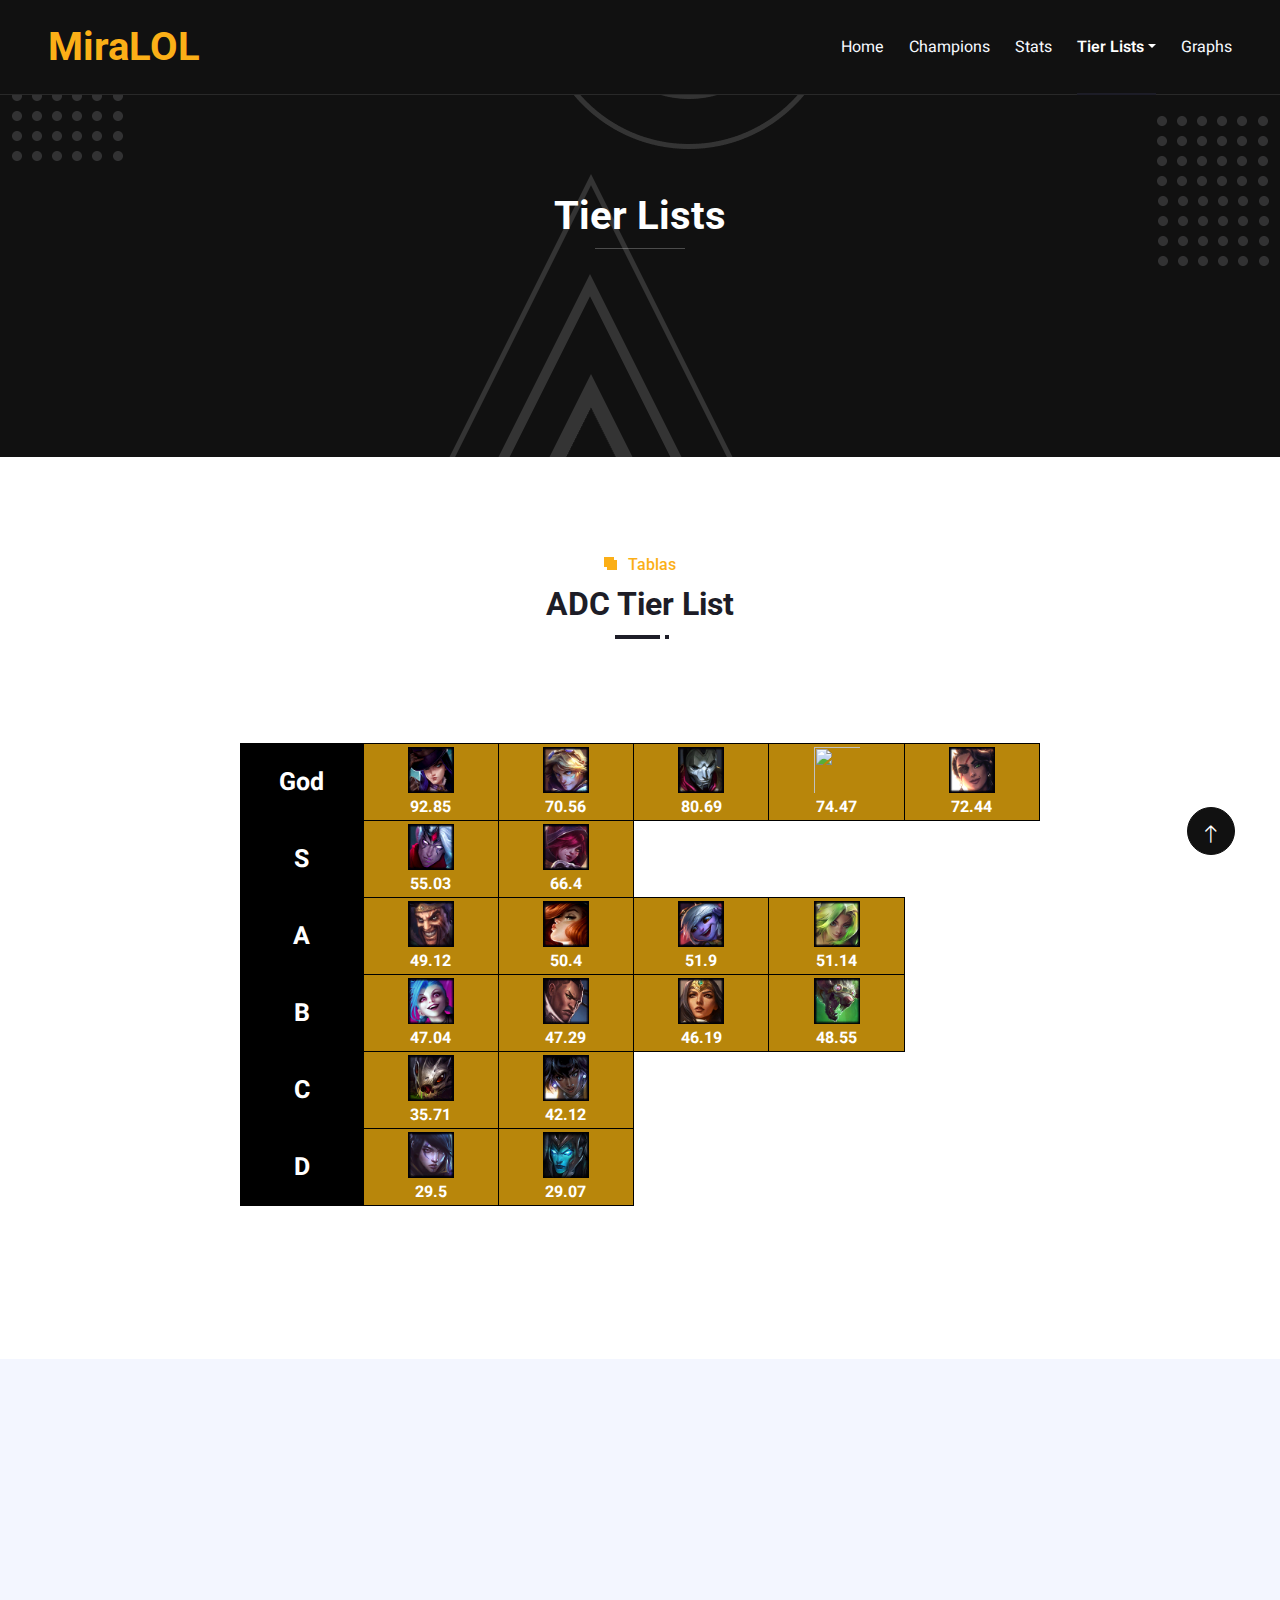
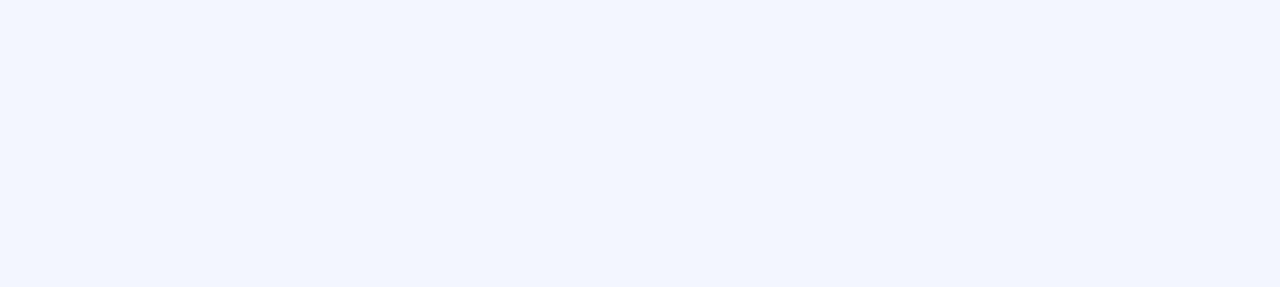
==== adc_tier.html @ bf2de88b "publish repository" ====
<!DOCTYPE html>
<html lang="en">

<head>
    <meta charset="utf-8">
    <title>MiraLOL - Tier Lists</title>
    <meta content="width=device-width, initial-scale=1.0" name="viewport">
    <meta content="Triunfa mientras juegas" name="keywords">
    <meta content="Triunfa mientras juegas" name="description">

    <script src="https://d3js.org/d3.v7.min.js"></script>
    <!-- Favicon -->
    <link href="img/favicon.ico" rel="icon">

    <!-- Google Web Fonts -->
    <link rel="preconnect" href="https://fonts.googleapis.com">
    <link rel="preconnect" href="https://fonts.gstatic.com" crossorigin>
    <link href="https://fonts.googleapis.com/css2?family=Heebo:wght@400;500&family=Roboto:wght@400;500;700&display=swap" rel="stylesheet"> 

    <!-- Icon Font Stylesheet -->
    <link href="https://cdnjs.cloudflare.com/ajax/libs/font-awesome/5.10.0/css/all.min.css" rel="stylesheet">
    <link href="https://cdn.jsdelivr.net/npm/bootstrap-icons@1.4.1/font/bootstrap-icons.css" rel="stylesheet">

    <!-- Libraries Stylesheet -->
    <link href="lib/animate/animate.min.css" rel="stylesheet">
    <link href="lib/owlcarousel/assets/owl.carousel.min.css" rel="stylesheet">
    <link href="lib/lightbox/css/lightbox.min.css" rel="stylesheet">

    <!-- Customized Bootstrap Stylesheet -->
    <link href="css/bootstrap.min.css" rel="stylesheet">

    <!-- Template Stylesheet -->
    <link href="css/style.css" rel="stylesheet">
</head>

<body>
    <div class="container-xxl bg-white p-0">
        <!-- Spinner Start -->
        <div id="spinner" class="show bg-white position-fixed translate-middle w-100 vh-100 top-50 start-50 d-flex align-items-center justify-content-center">
            <div class="spinner-grow text-primary" style="width: 3rem; height: 3rem;" role="status">
                <span class="sr-only">Loading...</span>
            </div>
        </div>
        <!-- Spinner End -->


        <!-- Navbar & Hero Start -->
        <div class="container-xxl position-relative p-0">
            <nav class="navbar navbar-expand-lg navbar-light bg-black px-4 px-lg-5 py-3 py-lg-0">
                <a href="" class="navbar-brand p-0">
                    <h1 class="m-0"><i class="fa-solid fa-computer-mouse fa-sm" style="color: #fbab17;"></i> Mira<span>LOL</span></h1>
                    <!-- <img src="img/logo.png" alt="Logo"> -->
                </a>
                <button class="navbar-toggler" type="button" data-bs-toggle="collapse" data-bs-target="#navbarCollapse">
                    <span class="fa fa-bars"></span>
                </button>
                <div class="collapse navbar-collapse" id="navbarCollapse">
                    <div class="navbar-nav ms-auto py-0">
                        <a href="index.html" class="nav-item nav-link">Home</a>
                        <a href="champions.html" class="nav-item nav-link">Champions</a>
                        <a href="stats.html" class="nav-item nav-link">Stats</a>
                        <div class="nav-item dropdown">
                            <a href="#" class="nav-link dropdown-toggle active" data-bs-toggle="dropdown">Tier Lists</a>
                            <div class="dropdown-menu m-0">
                                <a href="lol_tier.html" class="dropdown-item">LoL</a>
                                <a href="adc_tier.html" class="dropdown-item">ADC</a>
                                <a href="jungle_tier.html" class="dropdown-item">Jungle</a>
                                <a href="mid_tier.html" class="dropdown-item">Mid</a>
                                <a href="support_tier.html" class="dropdown-item">Support</a>
                                <a href="top_tier.html" class="dropdown-item">Top</a>
                            </div>
                        </div>
                        <a href="graphs.html" class="nav-item nav-link">Graphs</a>
                    </div>
                </div>
            </nav>

            <div class="container-xxl py-5 bg-black hero-header mb-5">
                <div class="container my-5 py-5 px-lg-5">
                    <div class="row g-5 py-5">
                        <div class="col-12 text-center">
                            <h1 class="text-white animated zoomIn">Tier Lists</h1>
                            <hr class="bg-white mx-auto mt-0" style="width: 90px;">
                            <nav aria-label="breadcrumb">
                            </nav>
                        </div>
                    </div>
                </div>
            </div>
        </div>
        <!-- Navbar & Hero End -->


        <!-- Full Screen Search Start -->
        <div class="modal fade" id="searchModal" tabindex="-1">
            <div class="modal-dialog modal-fullscreen">
                <div class="modal-content" style="background: rgba(29, 29, 39, 0.7);">
                    <div class="modal-header border-0">
                        <button type="button" class="btn bg-white btn-close" data-bs-dismiss="modal" aria-label="Close"></button>
                    </div>
                    <div class="modal-body d-flex align-items-center justify-content-center">
                        <div class="input-group" style="max-width: 600px;">
                            <input type="text" class="form-control bg-transparent border-light p-3" placeholder="Type search keyword">
                            <button class="btn btn-light px-4"><i class="bi bi-search"></i></button>
                        </div>
                    </div>
                </div>
            </div>
        </div>
        <!-- Full Screen Search End -->


        <!-- Portfolio Start -->
        <div class="container-xxl py-5">
            <div class="container px-lg-5">
                <div class="section-title position-relative text-center mb-5 pb-2 wow fadeInUp" data-wow-delay="0.1s">
                    <h6 class="position-relative d-inline text-primary ps-4">Tablas</h6>
                    <h2 class="mt-2">ADC Tier List</h2>
                </div>
                <table id="championTable">
                  <tr>
                    <th class="gold-cell invisible-header">Tier</th>
                    <th class="gold-cell invisible-header">Image</th>
                    <th class="gold-cell invisible-header">Score</th>
                  </tr>
                </table>
                </div>
            </div>
        </div>
        <!-- Portfolio End -->
        

        <!-- Footer Start -->
        <div class="container-fluid bg-black text-light footer mt-5 pt-5 wow fadeIn" data-wow-delay="0.1s">
            <div class="container py-5 px-lg-5">
                <div class="row g-5">
                    <div class="col-md-6 col-lg-3">
                        <h5 class="text-white mb-4">Contáctanos</h5>
                        <p><i class="fa fa-map-marker-alt me-3"></i>Prolongación Primavera 2390, Monterrico, Santiago de Surco</p>
                        <p><i class="fa fa-phone-alt me-3"></i>(01) 630-3333</p>
                        <p><i class="fa fa-envelope me-3"></i>contacto@miralol.com</p>
                        <div class="d-flex pt-2">
                            <a class="btn btn-outline-light btn-social" href="https://twitter.com/UPCedu" target="_blank"><i class="fab fa-twitter"></i></a>
                            <a class="btn btn-outline-light btn-social" href="https://www.facebook.com/upcedu" target="_blank"><i class="fab fa-facebook-f"></i></a>
                            <a class="btn btn-outline-light btn-social" href="https://www.youtube.com/@UPCedupe" target="_blank"><i class="fab fa-youtube"></i></a>
                            <a class="btn btn-outline-light btn-social" href="https://www.instagram.com/upcedu/" target="_blank"><i class="fab fa-instagram"></i></a>
                            <a class="btn btn-outline-light btn-social" href="https://www.linkedin.com/school/universidad-peruana-de-ciencias-aplicadas/" target="_blank"><i class="fab fa-linkedin-in"></i></a>
                        </div>
                    </div>
                    <div class="col-md-6 col-lg-3">
                        <h5 class="text-white mb-4">Acceso Rápido</h5>
                        <a class="btn btn-link" href="champions.html">Champions</a>
                        <a class="btn btn-link" href="stats.html">Stats</a>
                        <a class="btn btn-link" href="tierlists.html">Tier Lists</a>
                        <a class="btn btn-link" href="graphs.html">Graphs</a>
                    </div>
                    <div class="col-md-6 col-lg-3">
                        <h5 class="text-white mb-4">Boletín de noticias</h5>
                        <p>Consigue las últimas actualizaciones de tus campeones favoritos</p>
                        <div class="position-relative w-100 mt-3">
                            <input class="form-control border-0 rounded-pill w-100 ps-4 pe-5" type="text" placeholder="Su e-mail" style="height: 48px;">
                            <button type="button" class="btn shadow-none position-absolute top-0 end-0 mt-1 me-2"><i class="fa fa-paper-plane text-primary fs-4"></i></button>
                        </div>
                    </div>
                </div>
            </div>
            <div class="container px-lg-5">
                <div class="copyright">
                    <div class="row">
                        <div class="col-md-6 text-center text-md-start mb-3 mb-md-0">
                            &copy; <a class="border-bottom" href="#">MiraLOL</a> 2023, Todos Los Derechos Reservados. 
							
							<!--/*** This template is free as long as you keep the footer author’s credit link/attribution link/backlink. If you'd like to use the template without the footer author’s credit link/attribution link/backlink, you can purchase the Credit Removal License from "https://htmlcodex.com/credit-removal". Thank you for your support. ***/-->
							Diseño por <a class="border-bottom" href="https://htmlcodex.com">HTML Codex</a>
                        </div>
                    </div>
                </div>
            </div>
        </div>
        <!-- Footer End -->


        <!-- Back to Top -->
        <a href="#" class="btn btn-lg btn-primary btn-lg-square back-to-top pt-2"><i class="bi bi-arrow-up"></i></a>
    </div>

    <!-- JavaScript Libraries -->
    <script src="https://code.jquery.com/jquery-3.6.0.min.js"></script>
    <script src="https://cdn.jsdelivr.net/npm/bootstrap@5.0.0/dist/js/bootstrap.bundle.min.js"></script>
    <script src="lib/wow/wow.min.js"></script>
    <script src="lib/easing/easing.min.js"></script>
    <script src="lib/waypoints/waypoints.min.js"></script>
    <script src="lib/owlcarousel/owl.carousel.min.js"></script>
    <script src="lib/isotope/isotope.pkgd.min.js"></script>
    <script src="lib/lightbox/js/lightbox.min.js"></script>

    <!-- Template Javascript -->
    <script src="js/main.js"></script>
    <script src="js/adc_tier.js"></script>

</body>

</html>
---- css/style.css ----
/********** Template CSS **********/
:root {
    --primary: #FBAF17;
    --secondary: #ffd480;
    --light: #F7FAFF;
    --dark: #1D1D27;
    --bold: #1D1D27;
}

.gold-cell {
    background-color: darkgoldenrod;
    border: 1px solid black;
    text-align: center;
  }

  .score {
    font-weight: bold;
    color: white;
  }

  .name {
    color: white;
  }

  .invisible-header {
    display: none;
  }

  .image-with-padding {
    padding: 2px;
  }

.champion {
    display: inline-block;
    text-align: center;
    margin: 10px;
  }

  .champion img {
    width: 100px;
    height: 100px;
    cursor: pointer; /* Add cursor style to indicate clickable */
    transition: transform 0.3s; /* Add transition effect for hover */
  }

  .champion img:hover {
    transform: scale(1.1); /* Increase image size on hover */
  }
  
  table {
    border-collapse: collapse;
    margin: 10% auto;
    width: 100%;
    max-width: 800px; /* Ajusta el ancho máximo según tus necesidades */
  }
  
  .white-text {
    color: white;
  }
  th {
    background-color: black;
    color: white;
  }
  tr:nth-child(even) {
    background-color: darkgrey;
  }
  tr:nth-child(odd) {
    background-color: grey;
  } 

.chartMenu {
    width: 68.75vw;
    height: 40px;
    background: #1A1A1A;
    color: rgb(255, 255, 255);
  }
  .chartMenu p {
    padding: 10px;
    font-size: 20px;
  }
  .chartCard {
    width: 68.75vw;
    height: calc(100vh - 40px);
    background: rgb(255, 255, 255);
    display: flex;
    align-items: center;
    justify-content: center;
  }
  .chartBox {
    width: 75rem; /* Aumentamos el ancho del gráfico */
    padding: 20px;
    border-radius: 20px;
    border: solid 3px #FBAF17;
    background: white;
  }

/*** Spinner ***/
#spinner {
    opacity: 0;
    visibility: hidden;
    transition: opacity .5s ease-out, visibility 0s linear .5s;
    z-index: 99999;
}

#spinner.show {
    transition: opacity .5s ease-out, visibility 0s linear 0s;
    visibility: visible;
    opacity: 1;
}

.back-to-top {
    position: fixed;
    display: none;
    right: 45px;
    bottom: 45px;
    z-index: 99;
}


/*** Heading ***/
h1,
h2,
h3,
.fw-bold {
    font-weight: 700 !important;
}

h4,
h5,
h6,
.fw-medium {
    font-weight: 500 !important;
}


/*** Button ***/
.btn {
    font-weight: 500;
    transition: .5s;
}

.btn-square {
    width: 38px;
    height: 38px;
}

.btn-sm-square {
    width: 32px;
    height: 32px;
}

.btn-lg-square {
    width: 48px;
    height: 48px;
}

.btn-square,
.btn-sm-square,
.btn-lg-square {
    padding: 0;
    display: flex;
    align-items: center;
    justify-content: center;
    font-weight: normal;
    border-radius: 50px;
}


/*** Navbar ***/
.navbar-light .navbar-nav .nav-link {
    position: relative;
    margin-left: 25px;
    padding: 35px 0;
    color: var(--light) !important;
    outline: none;
    transition: .5s;
}

.sticky-top.navbar-light .navbar-nav .nav-link {
    padding: 20px 0;
    color: var(--light) !important;
    font-weight: 500;
}

.navbar-light .navbar-nav .nav-link:hover{
    color: #fff !important;
    font-weight: 500;
}
.navbar-light .navbar-nav .nav-link.active {
    color: #fff !important;
    font-weight: 600;
}

.navbar-light .navbar-brand h1 {
    color: #FBAF17;}

.navbar-light .navbar-brand img {
    max-height: 60px;
    transition: .5s;
}

.sticky-top.navbar-light .navbar-brand img {
    max-height: 45px;
}

@media (max-width: 991.98px) {

    .sticky-top.navbar-light {
        position: relative;
        background: #fff;
    }

    .navbar-light .navbar-collapse {
        margin-top: 15px;
        border-top: 1px solid #000;
    }

    .navbar-light .navbar-nav .nav-link,
    .sticky-top.navbar-light .navbar-nav .nav-link {
        padding: 10px 0;
        margin-left: 0;
        color: var(--light) !important;
    }

    .navbar-light .navbar-brand h1 {
        color: var(--primary);
    }

    .navbar-light .navbar-brand img {
        max-height: 45px;
    }
}

@media (min-width: 992px) {
    .navbar-light {
        position: absolute;
        width: 100%;
        top: 0;
        left: 0;
        border-bottom: 1px solid rgba(256, 256, 256, .1);
        z-index: 999;
        
    }
    
    .sticky-top.navbar-light {
        position: fixed;
        background: #000000;
    }

    .navbar-light .navbar-nav .nav-link::before {
        position: absolute;
        content: "";
        width: 0;
        height: 2px;
        bottom: -1px;
        left: 50%;
        background: var(--dark);
        transition: .5s;
    }

    .navbar-light .navbar-nav .nav-link:hover::before,
    .navbar-light .navbar-nav .nav-link.active::before {
        width: 100%;
        left: 0;
    }

    .navbar-light .navbar-nav .nav-link.nav-contact::before {
        display: none;
    }

    .sticky-top.navbar-light .navbar-brand h1 {
        color: var(--primary);
    }
}


/*** Hero Header ***/
.hero-header {
    background:
        url(../img/bg-dot.png),
        url(../img/bg-dot.png),
        url(../img/bg-round.png),
        url(../img/bg-tree.png);
        /* url(../img/bg-bottom-hero.png); */
    background-position:
        10px 10px,
        bottom 190px right 10px,
        left 55% top -1px,
        left 45% bottom -1px,
        center bottom -1px;
    background-repeat: no-repeat;
}


/*** Section Title ***/
.section-title::before {
    position: absolute;
    content: "";
    width: 45px;
    height: 4px;
    bottom: 0;
    left: 0;
    background: var(--dark);
}

.section-title::after {
    position: absolute;
    content: "";
    width: 4px;
    height: 4px;
    bottom: 0;
    left: 50px;
    background: var(--dark);
}

.section-title.text-center::before {
    left: 50%;
    margin-left: -25px;
}

.section-title.text-center::after {
    left: 50%;
    margin-left: 25px;
}

.section-title h6::before,
.section-title h6::after {
    position: absolute;
    content: "";
    width: 10px;
    height: 10px;
    top: 2px;
    left: 0;
    background: #FBAF17;
}

.section-title h6::after {
    top: 5px;
    left: 3px;
}


/*** Service ***/
.service-item {
    position: relative;
    height: 350px;
    padding: 30px 25px;
    background: #FFFFFF;
    box-shadow: 0 0 45px rgba(0, 0, 0, .08);
    transition: .5s;
}

.service-item:hover {
    background: var(--primary);
}

.service-item .service-icon {
    margin: 0 auto 20px auto;
    width: 90px;
    height: 90px;
    display: flex;
    align-items: center;
    justify-content: center;
    color: var(--light);
    background: url(../img/icon-shape-primary.png) center center no-repeat;
    transition: .5s;
}

.service-item:hover .service-icon {
    color: var(--primary);
    background: url(../img/icon-shape-white.png);
}

.service-item h5,
.service-item p {
    transition: .5s;
}

.service-item:hover h5,
.service-item:hover p {
    color: var(--light);
}

.service-item a.btn {
    position: relative;
    display: flex;
    color: var(--primary);
    transition: .5s;
    z-index: 1;
}

.service-item:hover a.btn {
    color: var(--primary);
}

.service-item a.btn::before {
    position: absolute;
    content: "";
    width: 35px;
    height: 35px;
    top: 0;
    left: 0;
    border-radius: 35px;
    background: #DDDDDD;
    transition: .5s;
    z-index: -1;
}

.service-item:hover a.btn::before {
    width: 100%;
    background: var(--light);
}


/*** Testimonial ***/
.newsletter,
.testimonial {
    background:
        url(../img/bg-top.png),
        url(../img/bg-bottom.png);
    background-position:
        left top,
        right bottom;
    background-repeat: no-repeat;
}

.testimonial-carousel .owl-item .testimonial-item,
.testimonial-carousel .owl-item.center .testimonial-item * {
    transition: .5s;
}

.testimonial-carousel .owl-item.center .testimonial-item {
    background: var(--light) !important;
    border-color: var(--light);
}

.testimonial-carousel .owl-item.center .testimonial-item * {
    color: #888888;
}

.testimonial-carousel .owl-item.center .testimonial-item i {
    color: var(--primary) !important;
}

.testimonial-carousel .owl-item.center .testimonial-item h6 {
    color: var(--dark) !important;
}


/*** Team ***/
.team-item {
    position: relative;
    transition: .5s;
    z-index: 1;
}

.team-item::after {
    position: absolute;
    content: "";
    top: 3rem;
    right: 3rem;
    bottom: 0;
    left: 0;
    border-radius: 10px;
    background: #FFFFFF;
    box-shadow: 0 0 45px rgba(0, 0, 0, .1);
    transition: .5s;
    z-index: -1;
}

.team-item:hover::after {
    background: var(--primary);
}

.team-item h5,
.team-item small {
    transition: .5s;
}

.team-item:hover h5,
.team-item:hover small {
    color: var(--light);
}


/*** Project Portfolio ***/
#portfolio-flters .btn {
    position: relative;
    display: inline-block;
    margin: 10px 4px 0 4px;
    transition: .5s;
}

#portfolio-flters .btn::after {
    position: absolute;
    content: "";
    right: -1px;
    bottom: -1px;
    border-left: 20px solid transparent;
    border-right: 0 solid transparent;
    border-bottom: 50px solid #FFFFFF;
}

#portfolio-flters .btn:hover,
#portfolio-flters .btn.active {
    color: var(--light);
    background: var(--primary);
}

.portfolio-overlay {
    position: absolute;
    display: flex;
    flex-direction: column;
    justify-content: center;
    width: 100%;
    height: 100%;
    padding: 30px;
    top: 0;
    left: 0;
    background: var(--primary);
    transition: .5s;
    z-index: 1;
    opacity: 0;
}

.portfolio-item:hover .portfolio-overlay {
    opacity: 1;
}

.portfolio-item .btn {
    position: absolute;
    width: 90px;
    height: 90px;
    top: 0px;
    right: 0px;
    display: flex;
    align-items: center;
    justify-content: center;
    background: url(../img/icon-shape-white.png) center center no-repeat;
    border: none;
    transition: .5s;
    opacity: 0;
    z-index: 2;
}

.portfolio-item:hover .btn {
    opacity: 1;
    transition-delay: .15s;
}


/*** Footer ***/
.footer {
    background: url(../img/footer.png) center center no-repeat;
    background-size: contain;
}

.footer .btn.btn-social {
    margin-right: 5px;
    width: 40px;
    height: 40px;
    display: flex;
    align-items: center;
    justify-content: center;
    color: var(--light);
    border: 1px solid rgba(256, 256, 256, .1);
    border-radius: 40px;
    transition: .3s;
}

.footer .btn.btn-social:hover {
    color: var(--primary);
}

.footer .btn.btn-link {
    display: block;
    margin-bottom: 10px;
    padding: 0;
    text-align: left;
    color: var(--light);
    font-weight: normal;
    transition: .3s;
}

.footer .btn.btn-link::before {
    position: relative;
    content: "\f105";
    font-family: "Font Awesome 5 Free";
    font-weight: 900;
    margin-right: 10px;
}

.footer .btn.btn-link:hover {
    letter-spacing: 1px;
    box-shadow: none;
}

.footer .copyright {
    padding: 25px 0;
    font-size: 14px;
    border-top: 1px solid rgba(256, 256, 256, .1);
}

.footer .copyright a {
    color: var(--light);
}

.footer .footer-menu a {
    margin-right: 15px;
    padding-right: 15px;
    border-right: 1px solid rgba(255, 255, 255, .1);
}

.footer .footer-menu a:last-child {
    margin-right: 0;
    padding-right: 0;
    border-right: none;
}
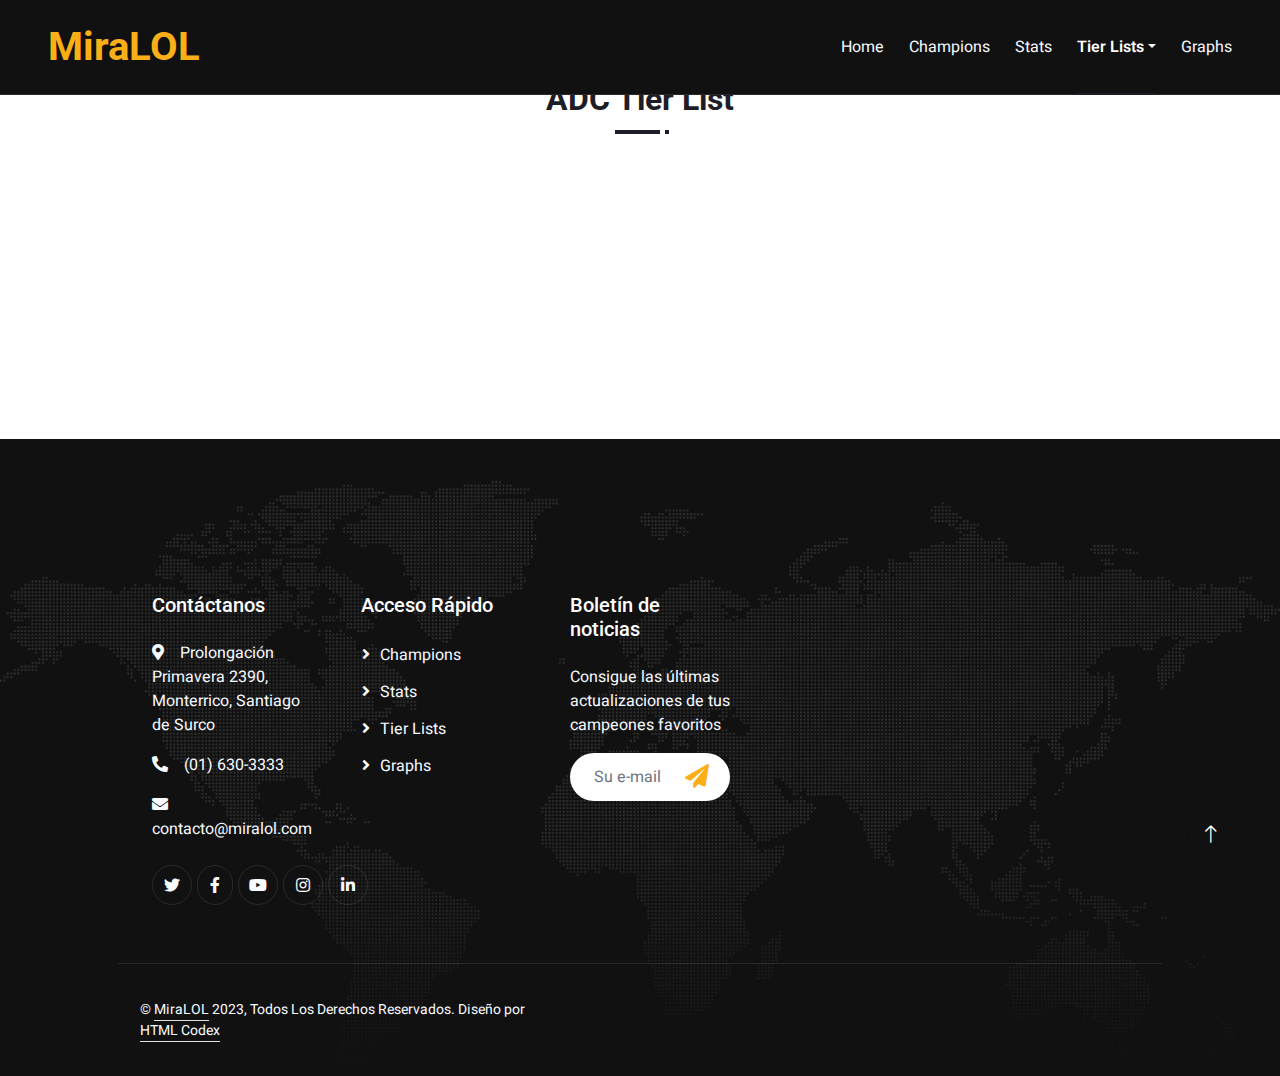
==== commit f4984917: "asd" ====
--- a/adc_tier.html
+++ b/adc_tier.html
@@ -8,7 +8,6 @@
     <meta content="Triunfa mientras juegas" name="keywords">
     <meta content="Triunfa mientras juegas" name="description">
 
-    <script src="https://d3js.org/d3.v7.min.js"></script>
     <!-- Favicon -->
     <link href="img/favicon.ico" rel="icon">
 
@@ -75,19 +74,7 @@
                 </div>
             </nav>
 
-            <div class="container-xxl py-5 bg-black hero-header mb-5">
-                <div class="container my-5 py-5 px-lg-5">
-                    <div class="row g-5 py-5">
-                        <div class="col-12 text-center">
-                            <h1 class="text-white animated zoomIn">Tier Lists</h1>
-                            <hr class="bg-white mx-auto mt-0" style="width: 90px;">
-                            <nav aria-label="breadcrumb">
-                            </nav>
-                        </div>
-                    </div>
-                </div>
-            </div>
-        </div>
+            
         <!-- Navbar & Hero End -->
 
 
--- a/css/style.css
+++ b/css/style.css
@@ -67,6 +67,9 @@
   tr:nth-child(odd) {
     background-color: grey;
   } 
+  .black-text {
+    color: black;
+  }
 
 .chartMenu {
     width: 68.75vw;
@@ -273,22 +276,29 @@
     }
 }
 
-
+.altura-fija {
+    height: 150px;
+}
 /*** Hero Header ***/
+.hero-cool-header {
+    background: url(../img/teemo.jpg);
+    background-repeat: no-repeat;
+    background-size: cover;
+    background-position: center;
+}
+
 .hero-header {
-    background:
-        url(../img/bg-dot.png),
-        url(../img/bg-dot.png),
-        url(../img/bg-round.png),
-        url(../img/bg-tree.png);
-        /* url(../img/bg-bottom-hero.png); */
-    background-position:
-        10px 10px,
-        bottom 190px right 10px,
-        left 55% top -1px,
-        left 45% bottom -1px,
-        center bottom -1px;
+    background: url(../img/white.png);
     background-repeat: no-repeat;
+    background-size: cover;
+    background-position: center;
+}
+
+.hero-header-2 {
+    background: url(../img/white.png);
+    background-repeat: no-repeat;
+    background-size: cover;
+    background-position: center;
 }
 
 
@@ -615,4 +625,70 @@
     margin-right: 0;
     padding-right: 0;
     border-right: none;
+}
+
+@font-face {
+    font-family: BeaufortForLOL;
+    src: url("../fonts/BeaufortforLOL-BoldItalic.ttf");
+}
+
+.container-title {
+display: flex;
+flex-direction: column;
+align-items: center;
+justify-content: center;
+height: 300px;
+margin-bottom: 0px;
+}
+
+.row {
+display: flex;
+width: 80%;
+margin: 10px;
+}
+
+.col {
+display: flex;
+flex: 1;
+align-items: center;
+justify-content: center;
+}
+
+.title-title {
+font-family: BeaufortForLOL;
+font-size: 40px;
+font-weight: bold;
+text-align: center;
+}
+
+.subtitle-title {
+font-size: 14px;
+font-weight: normal;
+text-align: center;
+font-family: Arial, Helvetica, sans-serif;
+}
+
+.date {
+font-size: 18px;
+font-style: italic;
+}
+
+.link {
+font-size: 18px;
+color: blue;
+text-decoration: underline;
+}
+
+.social-media {
+display: flex;
+list-style: none;
+}
+
+.social-media li {
+margin: 5px;
+}
+
+.social-media img {
+width: 32px;
+height: 32px;
 }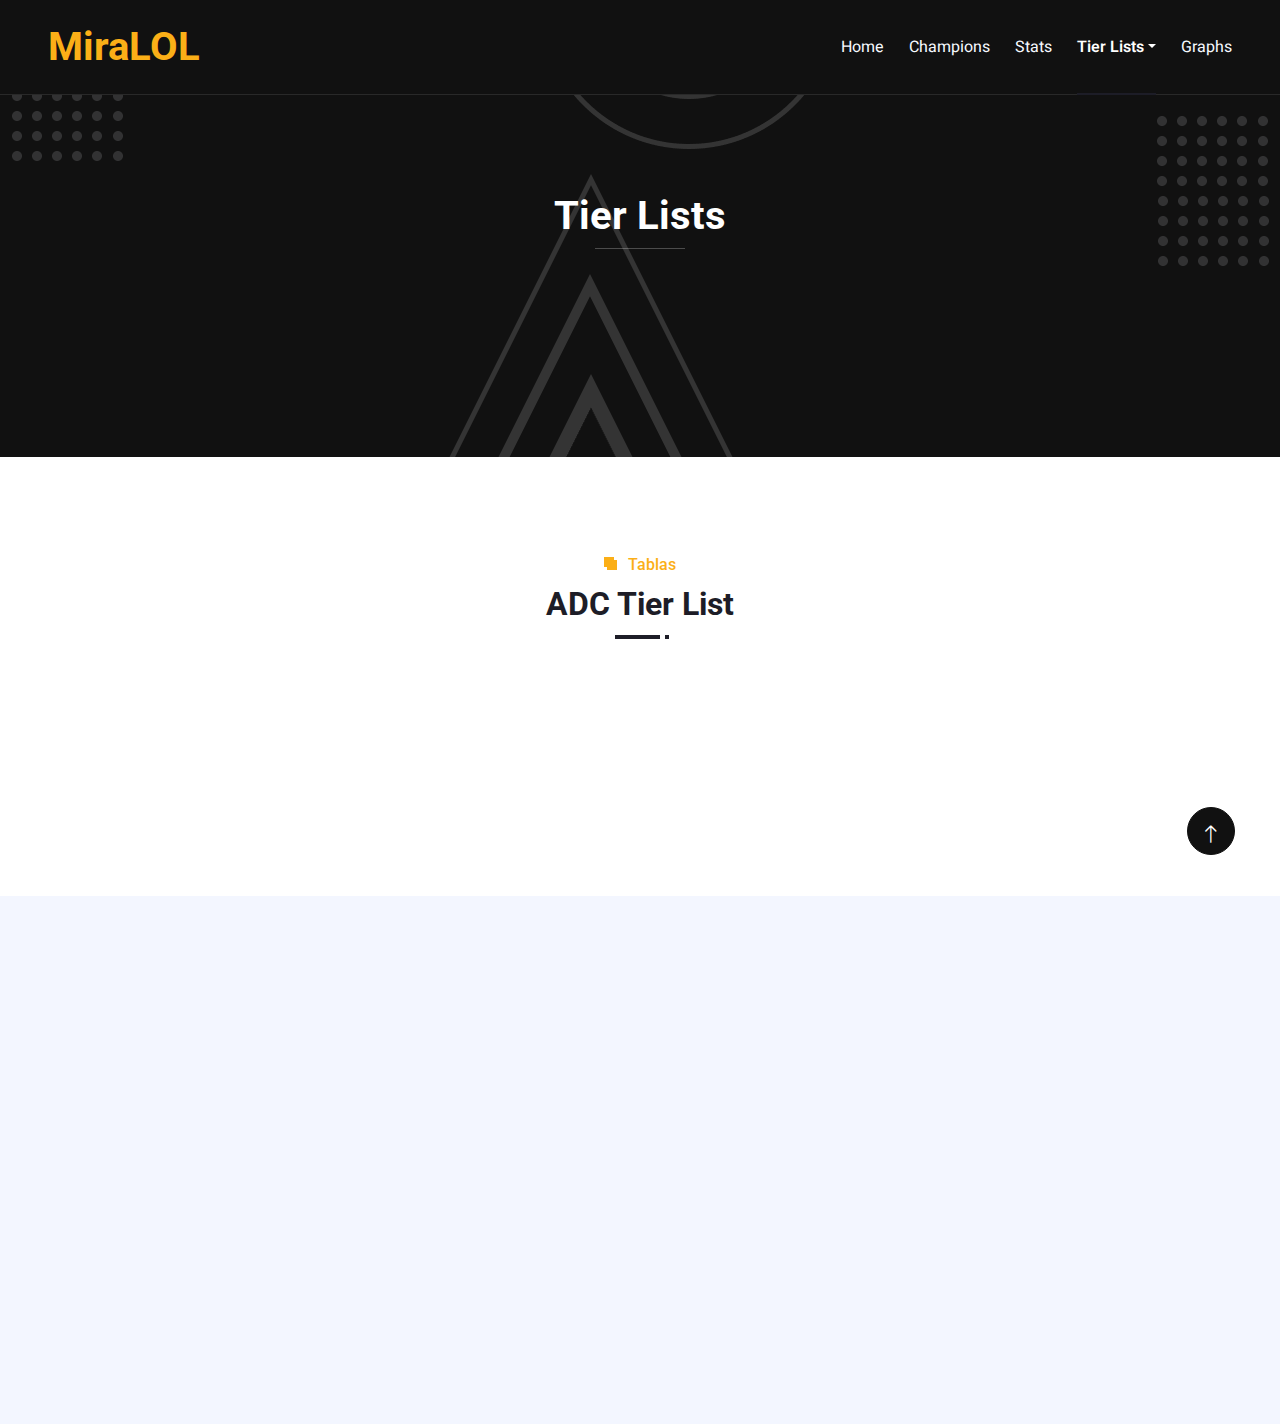
==== commit 00ad300f: "error css" ====
--- a/adc_tier.html
+++ b/adc_tier.html
@@ -74,7 +74,19 @@
                 </div>
             </nav>
 
-            
+            <div class="container-xxl py-5 bg-black hero-header mb-5">
+                <div class="container my-5 py-5 px-lg-5">
+                    <div class="row g-5 py-5">
+                        <div class="col-12 text-center">
+                            <h1 class="text-white animated zoomIn">Tier Lists</h1>
+                            <hr class="bg-white mx-auto mt-0" style="width: 90px;">
+                            <nav aria-label="breadcrumb">
+                            </nav>
+                        </div>
+                    </div>
+                </div>
+            </div>
+        </div>
         <!-- Navbar & Hero End -->
 
 
--- a/css/style.css
+++ b/css/style.css
@@ -287,11 +287,27 @@
     background-position: center;
 }
 
-.hero-header {
+.hero-header-1 {
     background: url(../img/white.png);
     background-repeat: no-repeat;
     background-size: cover;
     background-position: center;
+}
+
+.hero-header {
+    background:
+        url(../img/bg-dot.png),
+        url(../img/bg-dot.png),
+        url(../img/bg-round.png),
+        url(../img/bg-tree.png);
+        /* url(../img/bg-bottom-hero.png); */
+    background-position:
+        10px 10px,
+        bottom 190px right 10px,
+        left 55% top -1px,
+        left 45% bottom -1px,
+        center bottom -1px;
+    background-repeat: no-repeat;
 }
 
 .hero-header-2 {
@@ -627,68 +643,3 @@
     border-right: none;
 }
 
-@font-face {
-    font-family: BeaufortForLOL;
-    src: url("../fonts/BeaufortforLOL-BoldItalic.ttf");
-}
-
-.container-title {
-display: flex;
-flex-direction: column;
-align-items: center;
-justify-content: center;
-height: 300px;
-margin-bottom: 0px;
-}
-
-.row {
-display: flex;
-width: 80%;
-margin: 10px;
-}
-
-.col {
-display: flex;
-flex: 1;
-align-items: center;
-justify-content: center;
-}
-
-.title-title {
-font-family: BeaufortForLOL;
-font-size: 40px;
-font-weight: bold;
-text-align: center;
-}
-
-.subtitle-title {
-font-size: 14px;
-font-weight: normal;
-text-align: center;
-font-family: Arial, Helvetica, sans-serif;
-}
-
-.date {
-font-size: 18px;
-font-style: italic;
-}
-
-.link {
-font-size: 18px;
-color: blue;
-text-decoration: underline;
-}
-
-.social-media {
-display: flex;
-list-style: none;
-}
-
-.social-media li {
-margin: 5px;
-}
-
-.social-media img {
-width: 32px;
-height: 32px;
-}